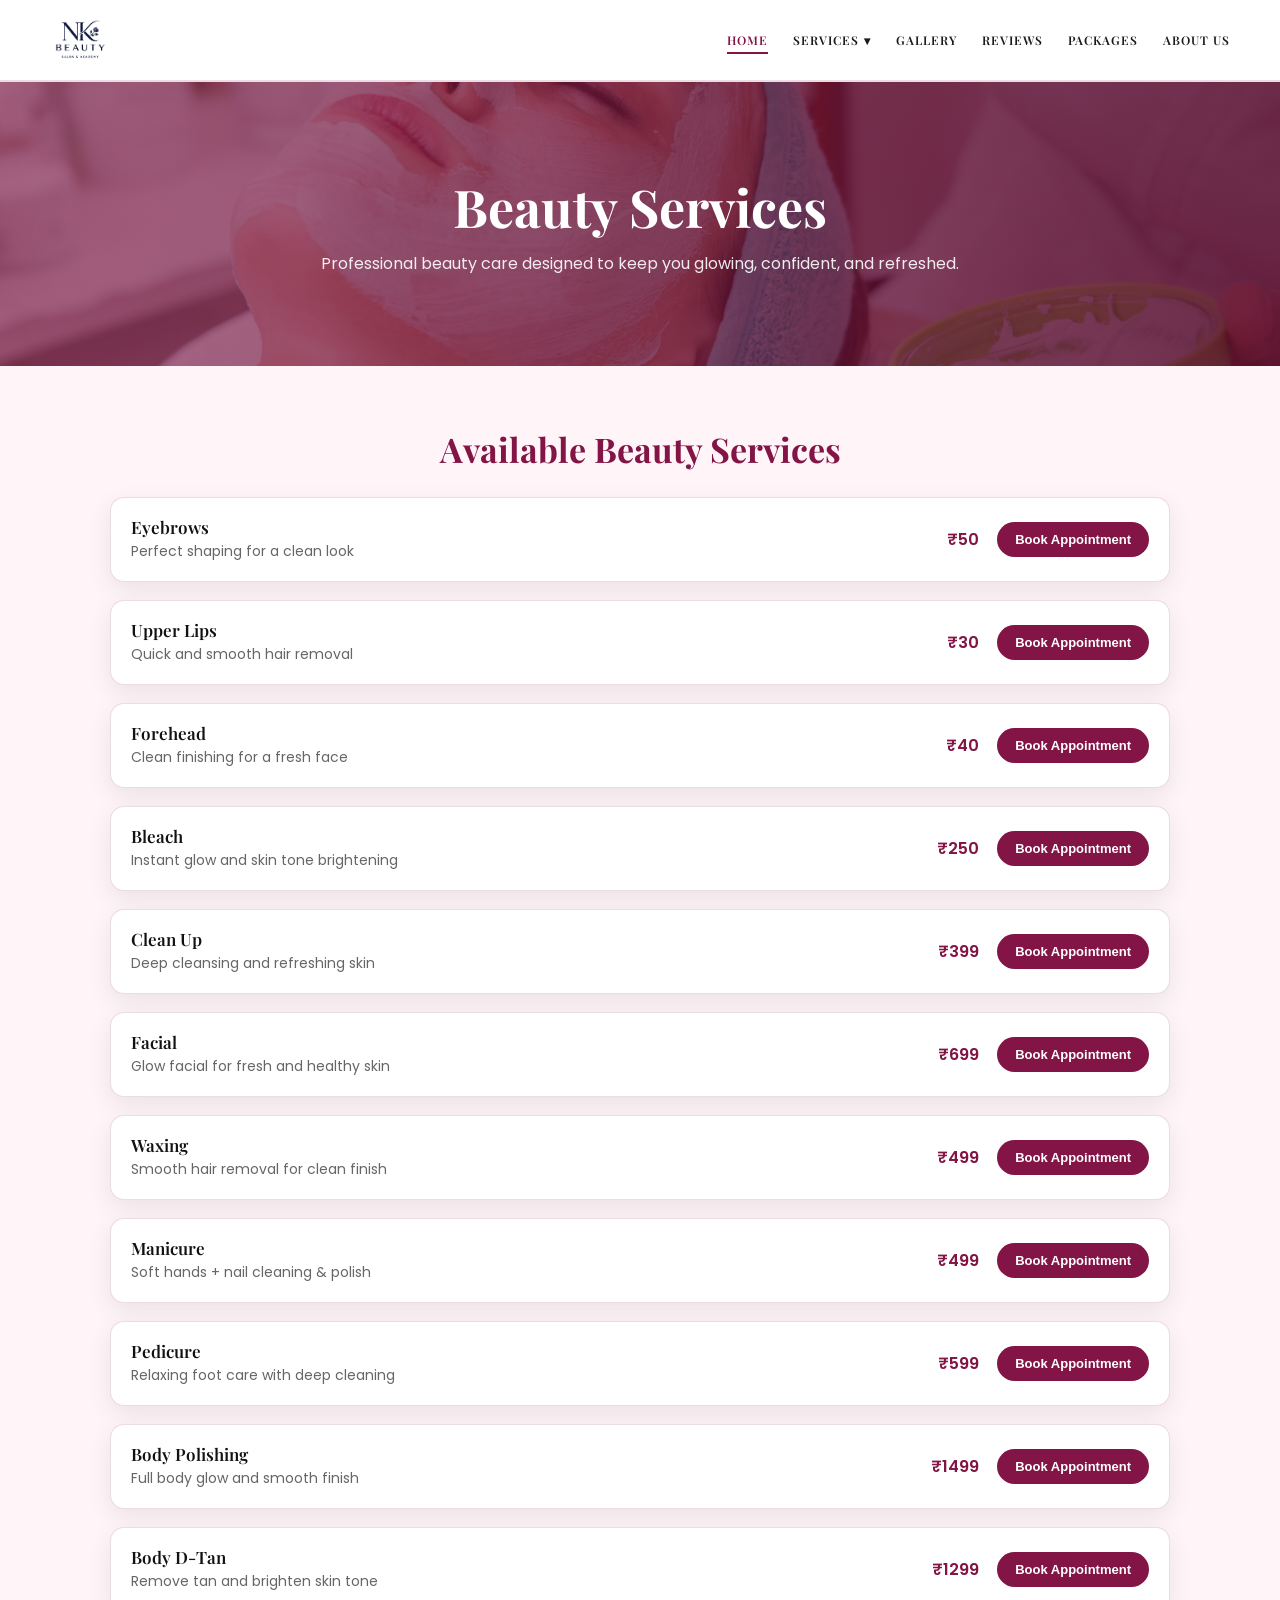
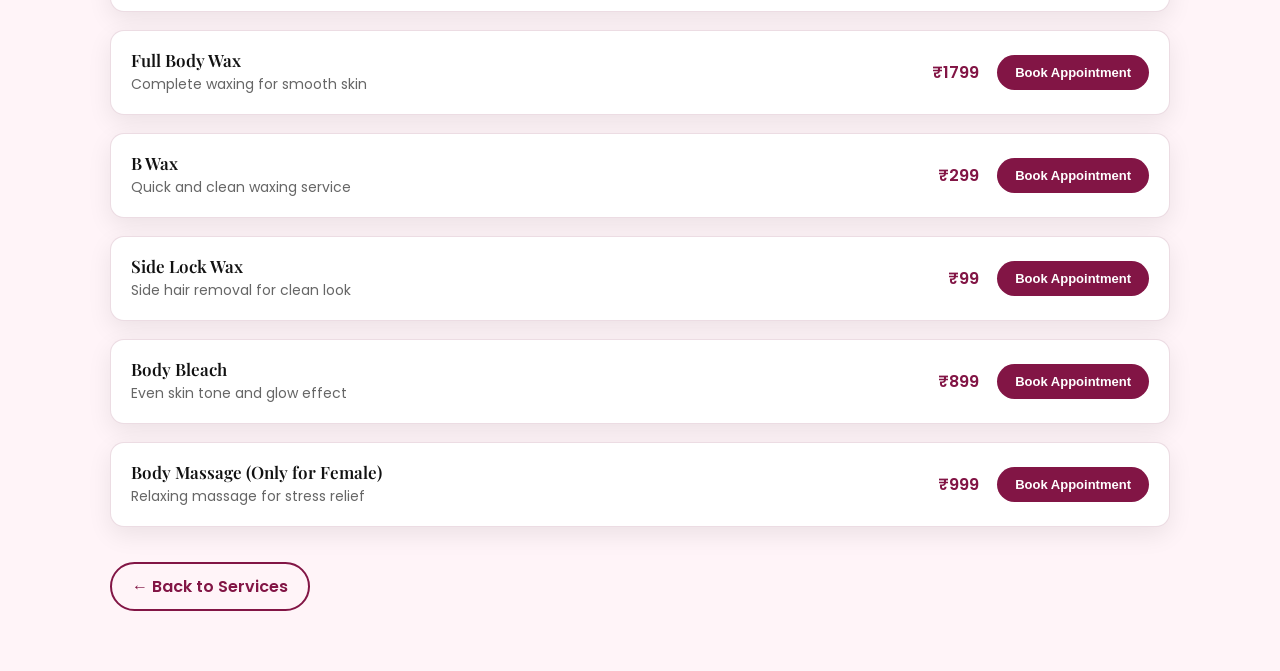
==== beauty.html @ 7c7d575f "Salon website initial build" ====
<!DOCTYPE html>
<html lang="en">

<head>
    <meta charset="UTF-8">
    <meta name="viewport" content="width=device-width, initial-scale=1.0">
    <title>Beauty Services</title>
    <link
        href="https://fonts.googleapis.com/css2?family=Playfair+Display:wght@400;600;700&family=Poppins:wght@300;400;500;600&display=swap"
        rel="stylesheet">
    <link rel="stylesheet" href="style.css">
    <link rel="stylesheet" href="popup.css">
    <style>
        /* :root {
            --main: #821545;
            --dark: #5a0d2f;
            --light: #fff4f8;
            --text: #222;
            --white: #fff;
        } */

        body {
            margin: 0;
            padding: 0;
            font-family: "Poppins", sans-serif;
            background: var(--light);
            color: var(--text);
        }

        body.popup-open {
            overflow: hidden;
        }

        /* HEADER */
        .service-header {
            background: linear-gradient(to right, rgba(130, 21, 69, 0.6), rgba(90, 13, 47, 0.85)),
                url("./assets/beauty-banner.jpg") center/cover no-repeat;
            padding: 90px 20px;
            text-align: center;
            color: white;
        }

        .service-header h1 {
            font-family: "Playfair Display", serif;
            font-size: 52px;
            margin-bottom: 10px;
        }

        .service-header p {
            font-size: 16px;
            max-width: 700px;
            margin: auto;
            opacity: 0.9;
        }

        /* CONTAINER */
        .services-container {
            max-width: 1100px;
            margin: auto;
            padding: 60px 20px;
        }

        .services-container h2 {
            font-family: "Playfair Display", serif;
            font-size: 34px;
            color: var(--main);
            margin-bottom: 25px;
            text-align: center;
        }

        /* SERVICE LIST */
        .service-list {
            display: flex;
            flex-direction: column;
            gap: 18px;
        }

        .service-item {
            background: var(--white);
            border-radius: 14px;
            padding: 18px 20px;
            display: flex;
            justify-content: space-between;
            align-items: center;
            box-shadow: 0px 8px 25px rgba(0, 0, 0, 0.08);
            border: 1px solid rgba(130, 21, 69, 0.15);
            transition: 0.3s ease;
        }

        .service-item:hover {
            transform: translateY(-4px);
            border-color: rgba(130, 21, 69, 0.4);
            box-shadow: 0px 12px 30px rgba(130, 21, 69, 0.15);
        }

        .service-info h3 {
            margin: 0;
            font-size: 17px;
            font-weight: 600;
            color: #111;
        }

        .service-info span {
            font-size: 14px;
            color: #666;
        }

        .service-action {
            display: flex;
            align-items: center;
            gap: 18px;
        }

        .price {
            font-weight: 600;
            color: var(--main);
            font-size: 16px;
        }

        .book-btn {
            padding: 10px 18px;
            border-radius: 30px;
            background: var(--main);
            color: white;
            border: none;
            cursor: pointer;
            font-weight: 600;
            font-size: 13px;
            transition: 0.3s ease;
        }

        .book-btn:hover {
            background: var(--dark);
            transform: scale(1.05);
        }

        /* BACK BUTTON */
        .back-btn {
            display: inline-block;
            margin-top: 35px;
            text-decoration: none;
            font-weight: 600;
            color: var(--main);
            border: 2px solid var(--main);
            padding: 10px 20px;
            border-radius: 30px;
            transition: 0.3s ease;
        }

        .back-btn:hover {
            background: var(--main);
            color: white;
        }

        /* RESPONSIVE */
        @media (max-width: 768px) {
            .service-header h1 {
                font-size: 38px;
            }

            .service-item {
                flex-direction: column;
                align-items: flex-start;
                gap: 12px;
            }

            .service-action {
                width: 100%;
                justify-content: space-between;
            }
        }
    </style>
</head>

<body>
    <header class="navbar">
        <div class="nav-container">

            <!-- Logo -->
            <a href="#" class="nav-logo">
                <img src="./assets/logo_navy.png" alt="NK Beauty Salon Logo" />
            </a>

            <!-- Hamburger Icon -->
            <div class="hamburger" id="hamburger">
                <span></span>
                <span></span>
                <span></span>
            </div>

            <!-- Nav Links -->
            <nav class="nav-links" id="navLinks">
                <a href="index.html" class="active">HOME</a>

                <!-- Dropdown -->
                <div class="dropdown">
                    <a href="#" class="dropbtn">
                        SERVICES <span class="arrow">▾</span>
                    </a>

                    <div class="dropdown-content">
                        <a href="beauty.html">Beauty Services</a>
                        <a href="skin-treatment.html">Skin Treatment</a>
                        <a href="hair-treatment.html">Hair Treatment</a>
                        <a href="hair-color.html">Hair Color Services</a>
                        <a href="nails.html">Nail Color Services</a>
                        <a href="makeup.html">Makeup Services</a>
                        <a href="index.html#home-service">Home visit/ Services</a>
                    </div>
                </div>

                <a href="index.html#gallery">GALLERY</a>
                <a href="index.html#reviews">REVIEWS</a>
                <a href="index.html#packages">PACKAGES</a>
                <a href="index.html#about">ABOUT US</a>
            </nav>

        </div>
    </header>
    <!-- HEADER -->
    <section class="service-header">
        <h1>Beauty Services</h1>
        <p>Professional beauty care designed to keep you glowing, confident, and refreshed.</p>
    </section>

    <!-- SERVICES LIST -->
    <section class="services-container">
        <h2>Available Beauty Services</h2>

        <div class="service-list">

            <div class="service-item">
                <div class="service-info">
                    <h3>Eyebrows</h3>
                    <span>Perfect shaping for a clean look</span>
                </div>
                <div class="service-action">
                    <div class="price">₹50</div>
                    <button class="book-btn" data-service="Eyebrows" data-price="50">Book Appointment</button>
                </div>
            </div>

            <div class="service-item">
                <div class="service-info">
                    <h3>Upper Lips</h3>
                    <span>Quick and smooth hair removal</span>
                </div>
                <div class="service-action">
                    <div class="price">₹30</div>
                    <button class="book-btn" data-service="Upper Lips" data-price="30">Book Appointment</button>
                </div>
            </div>

            <div class="service-item">
                <div class="service-info">
                    <h3>Forehead</h3>
                    <span>Clean finishing for a fresh face</span>
                </div>
                <div class="service-action">
                    <div class="price">₹40</div>
                    <button class="book-btn" data-service="Forehead" data-price="40">Book Appointment</button>
                </div>
            </div>

            <div class="service-item">
                <div class="service-info">
                    <h3>Bleach</h3>
                    <span>Instant glow and skin tone brightening</span>
                </div>
                <div class="service-action">
                    <div class="price">₹250</div>
                    <button class="book-btn" data-service="Bleach" data-price="250">Book Appointment</button>
                </div>
            </div>

            <div class="service-item">
                <div class="service-info">
                    <h3>Clean Up</h3>
                    <span>Deep cleansing and refreshing skin</span>
                </div>
                <div class="service-action">
                    <div class="price">₹399</div>
                    <button class="book-btn" data-service="Clean Up" data-price="399">Book Appointment</button>
                </div>
            </div>

            <div class="service-item">
                <div class="service-info">
                    <h3>Facial</h3>
                    <span>Glow facial for fresh and healthy skin</span>
                </div>
                <div class="service-action">
                    <div class="price">₹699</div>
                    <button class="book-btn" data-service="Facial" data-price="699">Book Appointment</button>
                </div>
            </div>

            <div class="service-item">
                <div class="service-info">
                    <h3>Waxing</h3>
                    <span>Smooth hair removal for clean finish</span>
                </div>
                <div class="service-action">
                    <div class="price">₹499</div>
                    <button class="book-btn" data-service="Waxing" data-price="499">Book Appointment</button>
                </div>
            </div>

            <div class="service-item">
                <div class="service-info">
                    <h3>Manicure</h3>
                    <span>Soft hands + nail cleaning & polish</span>
                </div>
                <div class="service-action">
                    <div class="price">₹499</div>
                    <button class="book-btn" data-service="Manicure" data-price="499">Book Appointment</button>
                </div>
            </div>

            <div class="service-item">
                <div class="service-info">
                    <h3>Pedicure</h3>
                    <span>Relaxing foot care with deep cleaning</span>
                </div>
                <div class="service-action">
                    <div class="price">₹599</div>
                    <button class="book-btn" data-service="Pedicure" data-price="599">Book Appointment</button>
                </div>
            </div>

            <div class="service-item">
                <div class="service-info">
                    <h3>Body Polishing</h3>
                    <span>Full body glow and smooth finish</span>
                </div>
                <div class="service-action">
                    <div class="price">₹1499</div>
                    <button class="book-btn" data-service="Body Polishing" data-price="1499">Book Appointment</button>
                </div>
            </div>

            <div class="service-item">
                <div class="service-info">
                    <h3>Body D-Tan</h3>
                    <span>Remove tan and brighten skin tone</span>
                </div>
                <div class="service-action">
                    <div class="price">₹1299</div>
                    <button class="book-btn" data-service="Body D-Tan" data-price="1299">Book Appointment</button>
                </div>
            </div>

            <div class="service-item">
                <div class="service-info">
                    <h3>Full Body Wax</h3>
                    <span>Complete waxing for smooth skin</span>
                </div>
                <div class="service-action">
                    <div class="price">₹1799</div>
                    <button class="book-btn" data-service="Full Body Wax" data-price="1799">Book Appointment</button>
                </div>
            </div>

            <div class="service-item">
                <div class="service-info">
                    <h3>B Wax</h3>
                    <span>Quick and clean waxing service</span>
                </div>
                <div class="service-action">
                    <div class="price">₹299</div>
                    <button class="book-btn" data-service="B Wax" data-price="299">Book Appointment</button>
                </div>
            </div>

            <div class="service-item">
                <div class="service-info">
                    <h3>Side Lock Wax</h3>
                    <span>Side hair removal for clean look</span>
                </div>
                <div class="service-action">
                    <div class="price">₹99</div>
                    <button class="book-btn" data-service="Side Lock Wax" data-price="99">Book Appointment</button>
                </div>
            </div>

            <div class="service-item">
                <div class="service-info">
                    <h3>Body Bleach</h3>
                    <span>Even skin tone and glow effect</span>
                </div>
                <div class="service-action">
                    <div class="price">₹899</div>
                    <button class="book-btn" data-service="Body Bleach" data-price="899">Book Appointment</button>
                </div>
            </div>

            <div class="service-item">
                <div class="service-info">
                    <h3>Body Massage (Only for Female)</h3>
                    <span>Relaxing massage for stress relief</span>
                </div>
                <div class="service-action">
                    <div class="price">₹999</div>
                    <button class="book-btn" data-service="Body Massage (Only for Female)" data-price="999">Book
                        Appointment</button>
                </div>
            </div>

        </div>

        <a href="index.html#services" class="back-btn">← Back to Services</a>
    </section>

    <!-- BOOK APPOINTMENT POPUP -->
    <div class="popup-overlay" id="popupOverlay">
        <div class="popup-box">

            <div class="popup-header">
                <h2>Book Appointment</h2>
                <button class="close-btn" id="closePopup">✕</button>
            </div>

            <form id="appointmentForm">

                <div class="form-group">
                    <label>Customer Name</label>
                    <input type="text" id="customerName" placeholder="Enter your name" required />
                </div>

                <div class="form-group">
                    <label>Service Name</label>
                    <input type="text" id="serviceName" readonly />
                </div>

                <div class="form-group">
                    <label>Total Price</label>
                    <input type="text" id="servicePrice" readonly />
                </div>

                <div class="form-group">
                    <label>Select Date</label>
                    <input type="date" id="appointmentDate" required />
                </div>

                <div class="form-group">
                    <label>Select Time</label>
                    <input type="time" id="appointmentTime" required />
                </div>

                <div class="form-group">
                    <label>Pay Advance Amount</label>
                    <input type="number" id="advanceAmount" placeholder="Enter advance amount" min="0" />
                </div>

                <button type="button" class="pay-btn" id="payNowBtn">Pay Now</button>

            </form>

        </div>
    </div>


    <!-- QR PAYMENT POPUP -->
    <div class="popup-overlay" id="qrOverlay">
        <div class="popup-box">

            <div class="popup-header">
                <h2>Scan & Pay</h2>
                <button class="close-btn" id="closeQR">✕</button>
            </div>

            <p class="qr-text">
                Scan this QR code using <b>GPay / PhonePe / Paytm</b> to confirm your booking.
            </p>

            <div class="qr-img-box">
                <img src="assets/gpay-qr.png" alt="GPay QR Code" />
            </div>

            <p id="payDetails" class="pay-details"></p>

            <button class="pay-btn" id="paidBtn">
                I Have Paid ✅ Download Invoice
            </button>

        </div>
    </div>
</body>
<script src="./script.js"></script>

</html>
---- style.css ----
* {
    padding: 0;
    margin: 0;
    box-sizing: border-box;
}

/* NAVBAR COLORS */
:root {
    --main: #821545;
    --dark: #5a0d2f;
    --light: #fff4f8;
    --text: #1a1a1a;
    --white: #ffffff;
}

body {
    font-family: 'Poppins', sans-serif;
}

body.popup-open {
    overflow: hidden;
}

h1,
h2,
h3,
.nav-links a {
    font-family: 'Playfair Display', serif;
}

/* NAVBAR BASE */
.navbar {
    width: 100%;
    background: var(--white);
    border-bottom: 2px solid rgba(130, 21, 69, 0.15);
    position: sticky;
    top: 0;
    z-index: 999;
}

.nav-container {
    max-width: 1200px;
    margin: auto;
    padding: 10px;
    display: flex;
    align-items: center;
    justify-content: space-between;
}

/* LOGO */
.nav-logo {
    height: 60px;
    width: 60px;
    display: flex;
    align-items: center;
    justify-content: center;
    border-radius: 50%;
    padding: 4px;
}

.nav-logo img {
    height: 100%;
    width: 100%;
    object-fit: cover;
}

/* NAV LINKS */
.nav-links {
    display: flex;
    align-items: center;
    gap: 25px;
}

.nav-links a {
    text-decoration: none;
    color: var(--text);
    font-weight: 600;
    font-size: 12px;
    letter-spacing: 1px;
    transition: 0.3s ease;
    position: relative;
}

.nav-links a:hover {
    color: var(--main);
}

.nav-links a.active {
    color: var(--main);
}

/* ACTIVE UNDERLINE EFFECT */
.nav-links a::after {
    content: "";
    position: absolute;
    left: 0;
    bottom: -6px;
    height: 2px;
    width: 0%;
    background: var(--main);
    transition: 0.3s ease;
}

.nav-links a:hover::after,
.nav-links a.active::after {
    width: 100%;
}

/* DROPDOWN */
.dropdown {
    position: relative;
}

.dropbtn {
    display: flex;
    align-items: center;
    gap: 5px;
}

.arrow {
    font-size: 12px;
}

/* DROPDOWN CONTENT */
.dropdown-content {
    position: absolute;
    top: 25px;
    left: 0;
    background: var(--white);
    min-width: 200px;
    border-radius: 10px;
    box-shadow: 0px 8px 25px rgba(0, 0, 0, 0.15);
    overflow: hidden;
    display: none;
    flex-direction: column;
    border: 1px solid rgba(130, 21, 69, 0.2);
}

.dropdown-content a {
    padding: 12px 15px;
    font-size: 13px;
    font-weight: 500;
    color: var(--text);
    transition: 0.3s ease;
}

.dropdown-content a:hover {
    background: var(--light);
    color: var(--main);
}

/* SHOW DROPDOWN ON HOVER */
.dropdown:hover .dropdown-content {
    display: flex;
}

/* HAMBURGER MENU */
.hamburger {
    display: none;
    flex-direction: column;
    gap: 6px;
    cursor: pointer;
}

.hamburger span {
    width: 28px;
    height: 3px;
    background: var(--main);
    border-radius: 5px;
    transition: 0.3s ease;
}

/* HAMBURGER TO CROSS ANIMATION */
.hamburger.open span:nth-child(1) {
    transform: rotate(45deg) translate(6px, 6px);
}

.hamburger.open span:nth-child(2) {
    opacity: 0;
}

.hamburger.open span:nth-child(3) {
    transform: rotate(-45deg) translate(6px, -6px);
}

/* RESPONSIVE */
@media (max-width: 900px) {
    .hamburger {
        display: flex;
    }

    .nav-links {
        position: absolute;
        top: 85px;
        right: 0;
        background: var(--white);
        width: 100%;
        flex-direction: column;
        align-items: flex-start;
        padding: 20px;
        gap: 15px;
        display: none;
        border-top: 2px solid rgba(130, 21, 69, 0.15);
    }

    .nav-links.active {
        display: flex;
    }

    .dropdown-content {
        position: static;
        box-shadow: none;
        border: none;
        width: 100%;
        display: none;
    }

    .dropdown.active .dropdown-content {
        display: flex;
    }


}

/* HERO SECTION */
.hero {
    height: 100vh;
    width: 100%;
    background: url("./assets/heroImg.jpg") no-repeat center center/cover;
    position: relative;
    display: flex;
    align-items: center;
    justify-content: center;
    padding: 0 20px;
}

/* DARK OVERLAY */
.hero-overlay {
    position: absolute;
    inset: 0;
    background: rgba(0, 0, 0, 0.55);
}

/* HERO CONTENT */
.hero-content {
    position: relative;
    z-index: 2;
    text-align: center;
    max-width: 850px;
    color: white;
    padding: 20px;
    animation: fadeUp 1.2s ease;
}

.hero-content h1 {
    font-family: "Playfair Display", serif;
    font-size: 80px;
    font-weight: 700;
    margin-bottom: 15px;
    line-height: 1.1;
}

.hero-content p {
    font-family: "Poppins", sans-serif;
    font-size: 18px;
    font-weight: 300;
    margin-bottom: 30px;
    color: rgba(255, 255, 255, 0.85);
}

/* BUTTONS */
.hero-buttons {
    display: flex;
    justify-content: center;
    gap: 15px;
    flex-wrap: wrap;
}

.btn {
    text-decoration: none;
    padding: 14px 28px;
    border-radius: 40px;
    font-family: "Poppins", sans-serif;
    font-weight: 600;
    font-size: 14px;
    letter-spacing: 1px;
    transition: 0.3s ease;
    display: inline-flex;
    align-items: center;
    gap: 10px;
    cursor: pointer;
}

/* PRIMARY BUTTON */
.primary-btn {
    background: #5a0d2f;
    color: white;
    border: 2px solid #821545;
    box-shadow: 0px 8px 25px rgba(130, 21, 69, 0.35);
}

.primary-btn:hover {
    background: #821545;
    border-color: #821545;
    transform: translateY(-3px);
}

/* SECONDARY BUTTON */
.secondary-btn {
    background: transparent;
    color: white;
    border: 2px solid rgba(255, 255, 255, 0.6);
}

.secondary-btn:hover {
    background: rgba(255, 255, 255, 0.12);
    border-color: white;
    transform: translateY(-3px);
}

/* ARROW ANIMATION */
.secondary-btn .arrow {
    transition: 0.3s ease;
    font-size: 16px;
}

.secondary-btn:hover .arrow {
    transform: translateX(5px);
}

/* HERO ANIMATION */
@keyframes fadeUp {
    0% {
        opacity: 0;
        transform: translateY(35px);
    }

    100% {
        opacity: 1;
        transform: translateY(0px);
    }
}

/* RESPONSIVE */
@media (max-width: 768px) {
    .hero-content h1 {
        font-size: 52px;
    }

    .hero-content p {
        font-size: 15px;
    }

    .btn {
        width: 100%;
        justify-content: center;
    }

    .hero-buttons {
        flex-direction: column;
        width: 100%;
    }
}

@media (max-width: 480px) {
    .hero-content h1 {
        font-size: 44px;
    }
}

.services-section {
    padding: 80px 20px;
    background: #fff4f8;
}

.services-container {
    max-width: 1200px;
    margin: auto;
}

/* HEADING */
.services-heading {
    text-align: center;
    margin-bottom: 50px;
}

.services-heading h2 {
    font-family: "Playfair Display", serif;
    font-size: 42px;
    color: #821545;
    margin-bottom: 10px;
}

.services-heading p {
    font-family: "Poppins", sans-serif;
    font-size: 15px;
    color: #444;
    max-width: 600px;
    margin: auto;
}

/* GRID */
.services-grid {
    display: grid;
    grid-template-columns: repeat(3, 1fr);
    gap: 22px;
}

/* CARD BASE */
.service-card {
    height: 280px;
    border-radius: 18px;
    position: relative;
    overflow: hidden;
    display: flex;
    align-items: flex-end;
    justify-content: center;
    text-decoration: none;
    transition: 0.35s ease;
    box-shadow: 0px 10px 30px rgba(0, 0, 0, 0.08);
}

.service-card img {
    height: 100%;
    width: 100%;
    object-fit: cover;
}

/* BACKGROUND IMAGES */


/* OVERLAY */
.service-overlay {
    position: absolute;
    inset: 0;
    background: linear-gradient(to top, rgba(0, 0, 0, 0.75), rgba(0, 0, 0, 0.15));
    transition: 0.35s ease;
}

/* TEXT */
.service-card h3 {
    position: absolute;
    z-index: 2;
    font-family: "Poppins", serif;
    font-size: 16px;
    color: white;
    font-weight: 600;
    letter-spacing: 0.5px;
    margin-bottom: 10px;
    transition: 0.35s ease;
}

/* HOVER EFFECT */
.service-card:hover {
    transform: translateY(-10px);
    box-shadow: 0px 15px 40px rgba(130, 21, 69, 0.25);
}

.service-card:hover .service-overlay {
    background: linear-gradient(to top, rgba(130, 21, 69, 0.75), rgba(0, 0, 0, 0.2));
}

.service-card:hover h3 {
    transform: translateY(-5px);
}

/* RESPONSIVE */
@media (max-width: 992px) {
    .services-grid {
        grid-template-columns: repeat(2, 1fr);
    }
}

@media (max-width: 600px) {
    .services-grid {
        grid-template-columns: 1fr;
    }

    .services-heading h2 {
        font-size: 34px;
    }

    .service-card {
        height: 240px;
    }
}

.home-service-section {
    padding: 80px 20px;
    background: var(--dark);
}

.home-service-container {
    max-width: 1200px;
    margin: auto;

    display: grid;
    grid-template-columns: 1fr 1fr;
    gap: 50px;

    align-items: center;
    /* IMPORTANT */
}

/* LEFT CONTENT */
.home-service-content {
    display: flex;
    flex-direction: column;
    justify-content: center;
}

.home-service-content h2 {
    font-size: 42px;
    font-family: "Playfair Display", serif;
    color: var(--light);
    margin-bottom: 12px;
}

.home-service-content p {
    font-size: 15px;
    color: #d1d1d1;
    line-height: 1.7;
    margin-bottom: 18px;
    max-width: 520px;
}

.home-service-points {
    padding-left: 18px;
    margin-bottom: 25px;
}

.home-service-points li {
    font-size: 14px;
    margin-bottom: 10px;
    color: #bdbdbd;
}

.home-service-container #openHomeServicePopup {
    width: 50%;
}

/* RIGHT IMAGE */
.home-service-image {
    width: 100%;
    max-height: 360px;
    /* IMPORTANT FIX */
    border-radius: 18px;
    overflow: hidden;
    box-shadow: 0px 12px 35px rgba(0, 0, 0, 0.25);
}

.home-service-image img {
    width: 100%;
    height: 360px;
    /* SAME HEIGHT */
    object-fit: cover;
    display: block;
}

/* RESPONSIVE */
@media (max-width: 900px) {
    .home-service-container {
        grid-template-columns: 1fr;
        gap: 35px;
        text-align: center;
    }

    .home-service-content p {
        margin: auto;
    }

    .home-service-points {
        max-width: 450px;
        margin: 0 auto 25px auto;
        text-align: left;
    }

    .home-service-container #openHomeServicePopup {
        width: 100%;
    }

    .home-service-image img {
        height: 280px;
    }
}

@media (max-width: 500px) {
    .home-service-content h2 {
        font-size: 30px;
    }

    .home-service-content p {
        font-size: 14px;
    }

    .home-service-image img {
        height: 220px;
    }
}

.min-alert {
    background: rgba(130, 21, 69, 0.08);
    border: 1px solid rgba(130, 21, 69, 0.25);
    padding: 10px 12px;
    border-radius: 12px;
    font-size: 13px;
    margin-bottom: 15px;
    color: #222;
}

.add-service-btn {
    width: 100%;
    padding: 10px;
    background: var(--light);
    border: 1px solid rgba(130, 21, 69, 0.3);
    border-radius: 12px;
    font-weight: 600;
    cursor: pointer;
    transition: 0.3s ease;
    margin-bottom: 15px;
}

.add-service-btn:hover {
    background: rgba(130, 21, 69, 0.15);
    transform: scale(1.02);
}

.selected-services {
    margin-bottom: 15px;
}

.selected-services h4 {
    font-size: 14px;
    margin-bottom: 8px;
    color: var(--main);
}

.selected-items {
    max-height: 180px;
    /* fixed list height */
    overflow-y: auto;
    /* scroll list */
    padding-right: 5px;
}

.selected-item {
    display: flex;
    justify-content: space-between;
    align-items: center;
    background: #fff;
    border: 1px solid rgba(130, 21, 69, 0.15);
    padding: 10px 12px;
    border-radius: 12px;
}

.selected-item span {
    font-size: 13px;
    font-weight: 500;
}

.remove-btn {
    background: crimson;
    color: white;
    border: none;
    padding: 6px 10px;
    border-radius: 8px;
    cursor: pointer;
    font-size: 12px;
}

/* ================= GALLERY SECTION ================= */
.gallery-section {
    padding: 80px 20px;
    background: var(--light);
}

.gallery-container {
    max-width: 1200px;
    margin: auto;
    text-align: center;
}

.gallery-container h2 {
    font-family: "Playfair Display", serif;
    font-size: 42px;
    color: var(--main);
    margin-bottom: 10px;
}

.gallery-subtitle {
    font-size: 15px;
    color: #666;
    max-width: 700px;
    margin: auto;
    margin-bottom: 45px;
    line-height: 1.6;
}

/* GRID */
.gallery-grid {
    display: grid;
    grid-template-columns: repeat(4, 1fr);
    gap: 18px;
}

.gallery-item {
    overflow: hidden;
    border-radius: 18px;
    border: 1px solid rgba(130, 21, 69, 0.15);
    box-shadow: 0px 10px 25px rgba(0, 0, 0, 0.08);
    transition: 0.3s ease;
}

.gallery-item img {
    width: 100%;
    height: 250px;
    object-fit: cover;
    object-position: top;
    display: block;
    transition: 0.4s ease;
}

/* HOVER EFFECT */
.gallery-item:hover {
    transform: translateY(-6px);
    box-shadow: 0px 15px 30px rgba(130, 21, 69, 0.2);
}

.gallery-item:hover img {
    transform: scale(1.08);
}

/* RESPONSIVE */
@media (max-width: 1000px) {
    .gallery-grid {
        grid-template-columns: repeat(3, 1fr);
    }

    .gallery-item img {
        height: 220px;
    }
}

@media (max-width: 768px) {
    .gallery-container h2 {
        font-size: 34px;
    }

    .gallery-grid {
        grid-template-columns: repeat(2, 1fr);
    }

    .gallery-item img {
        height: 200px;
    }
}

@media (max-width: 480px) {
    .gallery-grid {
        grid-template-columns: 1fr;
    }

    .gallery-item img {
        height: 220px;
    }
}
---- popup.css ----
/* POPUP OVERLAY */
.popup-overlay {
    position: fixed;
    top: 0;
    left: 0;
    width: 100%;
    height: 100%;
    background: rgba(0, 0, 0, 0.55);
    display: none;
    justify-content: center;
    align-items: center;
    padding: 20px;
    z-index: 9999;
}

.popup-overlay.active {
    display: flex;
}

/* POPUP BOX */
.popup-box {
    width: 95%;
    max-width: 500px;
    max-height: 85vh;
    /* fixed height relative to screen */
    overflow-y: auto;
    /* scrollable inside */
    background: #fff;
    border-radius: 18px;
    padding: 22px;
    position: relative;
}

@keyframes popupFade {
    from {
        transform: scale(0.9);
        opacity: 0;
    }

    to {
        transform: scale(1);
        opacity: 1;
    }
}

/* HEADER */
.popup-header {
    display: flex;
    justify-content: space-between;
    align-items: center;
    margin-bottom: 18px;
}

.popup-header h2 {
    margin: 0;
    font-size: 20px;
    color: var(--main);
    font-family: "Playfair Display", serif;
}

.close-btn {
    border: none;
    background: transparent;
    font-size: 20px;
    cursor: pointer;
    color: #333;
}

/* FORM */
.form-group {
    display: flex;
    flex-direction: column;
    margin-bottom: 14px;
}

.form-group label {
    font-size: 13px;
    font-weight: 600;
    margin-bottom: 6px;
    color: #333;
}

.form-group input {
    padding: 11px 12px;
    border-radius: 10px;
    border: 1px solid rgba(130, 21, 69, 0.2);
    outline: none;
    font-size: 14px;
    font-family: "Poppins", sans-serif;
}

.form-group input:focus {
    border-color: var(--main);
    box-shadow: 0px 0px 6px rgba(130, 21, 69, 0.2);
}

/* PAY BUTTON */
.pay-btn {
    width: 100%;
    padding: 12px;
    border-radius: 30px;
    border: none;
    background: var(--main);
    color: white;
    font-weight: 600;
    cursor: pointer;
    font-size: 14px;
    transition: 0.3s ease;
}

.pay-btn:hover {
    background: var(--dark);
    transform: scale(1.03);
}

/* QR TEXT */
.qr-text {
    font-size: 14px;
    margin-bottom: 10px;
    color: #444;
}

.qr-img-box {
    text-align: center;
}

.qr-img-box img {
    width: 220px;
    border-radius: 12px;
    border: 2px solid rgba(130, 21, 69, 0.3);
}

.pay-details {
    text-align: center;
    margin-top: 12px;
    font-weight: 600;
    color: var(--main);
}

/* Custom Scrollbar for Popup */
.popup-box::-webkit-scrollbar {
  width: 6px;
}

.popup-box::-webkit-scrollbar-track {
  background: transparent;
}

.popup-box::-webkit-scrollbar-thumb {
  background: rgba(130, 21, 68, 0);
  border-radius: 10px;
}

.popup-box::-webkit-scrollbar-thumb:hover {
  background: rgba(130, 21, 69, 0.6);
}

/* Selected Services list scrollbar */
.selected-items::-webkit-scrollbar {
  width: 5px;
}

.selected-items::-webkit-scrollbar-thumb {
  background: rgba(130, 21, 69, 0.3);
  border-radius: 10px;
}
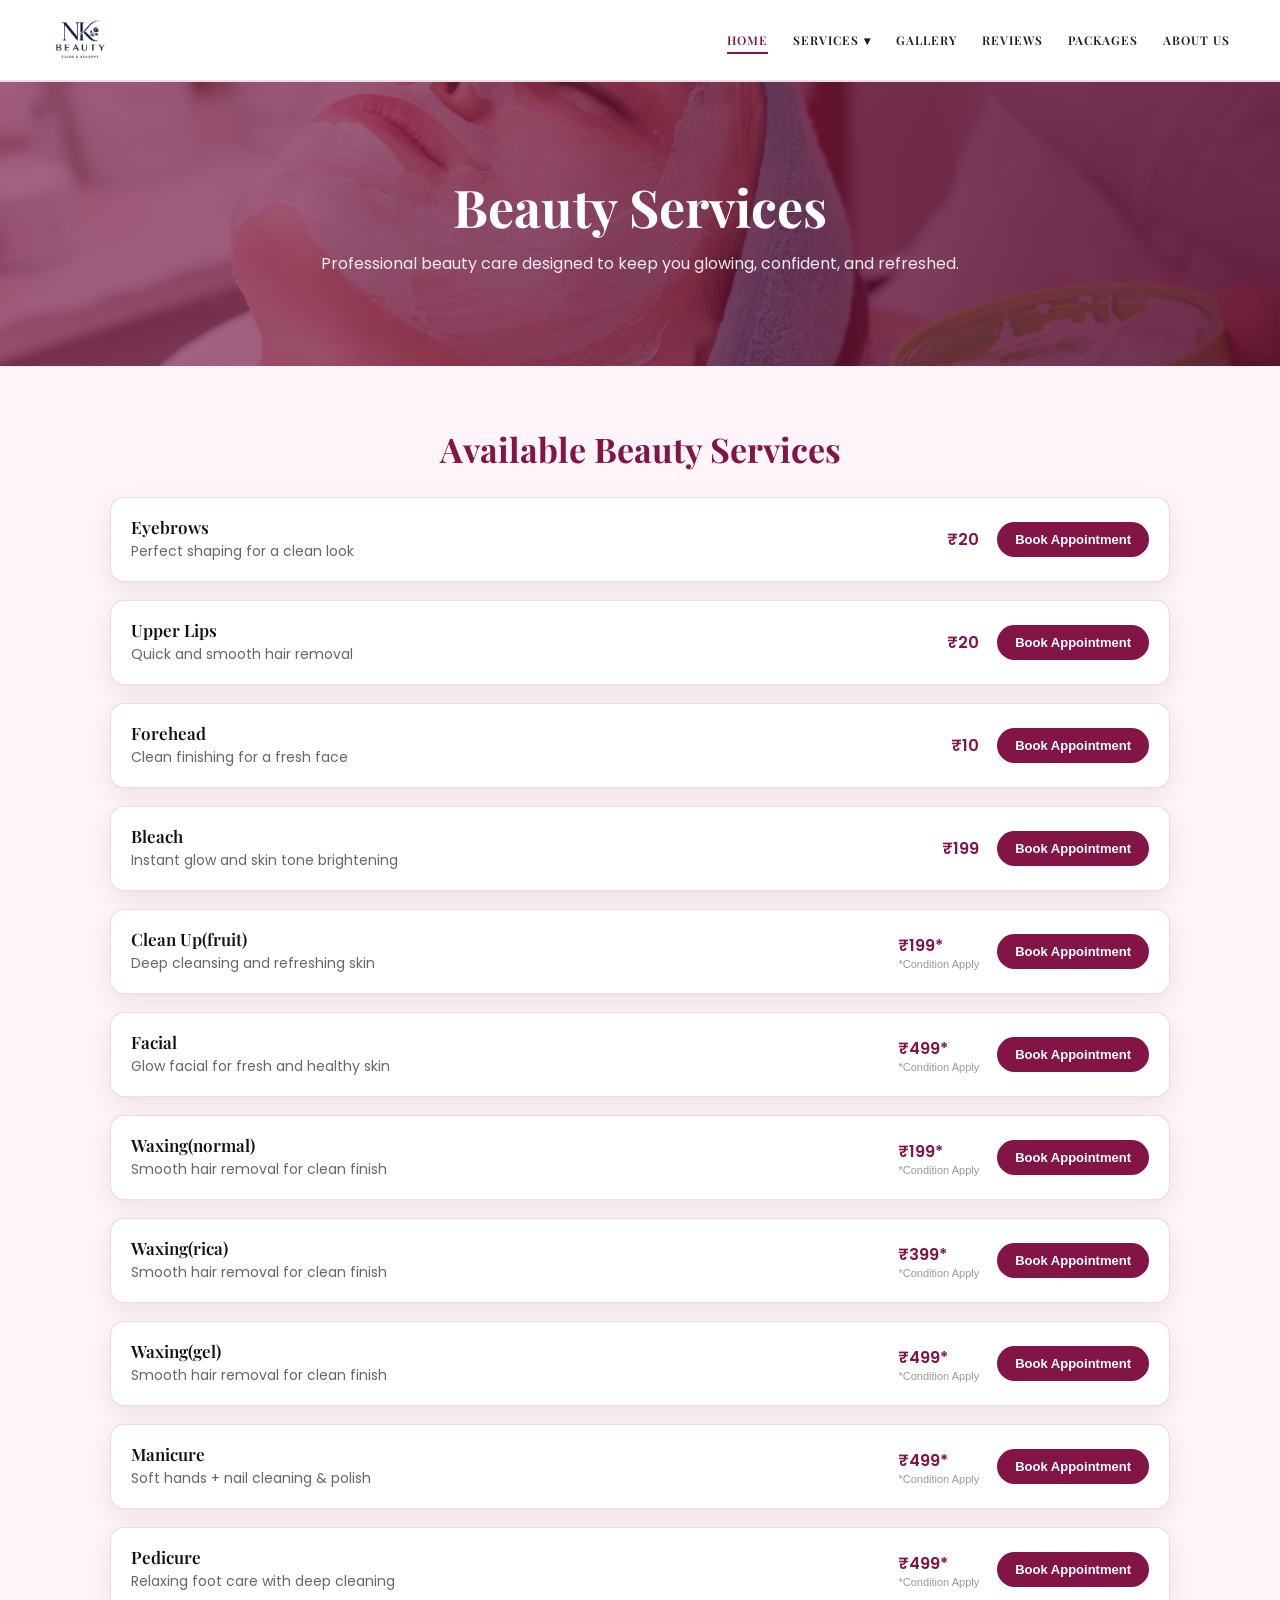
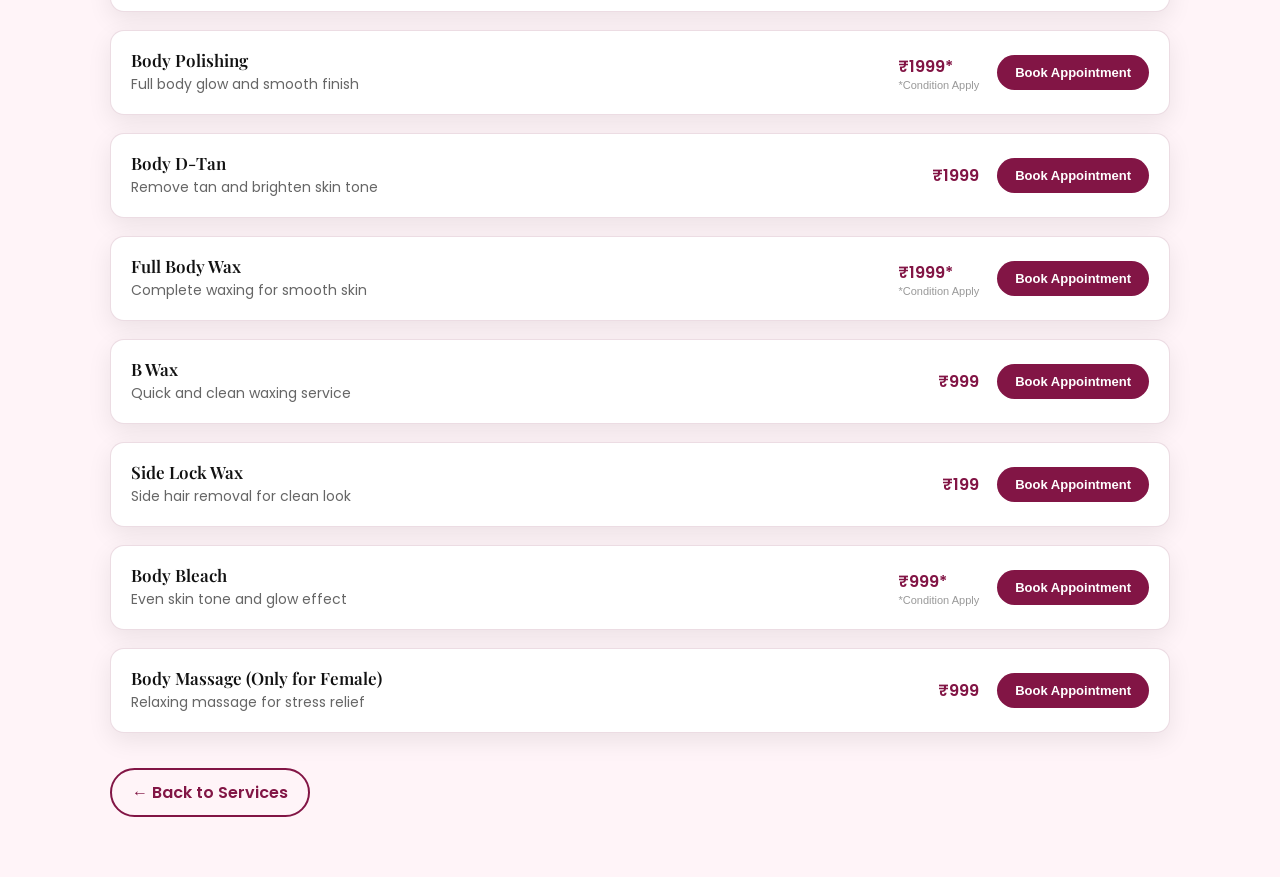
==== commit b5ece268: "updated" ====
--- a/beauty.html
+++ b/beauty.html
@@ -111,6 +111,16 @@
             gap: 18px;
         }
 
+        .condition {
+            font-size: 11px;
+            color: #999;
+            font-weight: 500;
+            display: flex;
+            flex-direction: column;
+            align-items: center;
+            justify-content: center;
+        }
+
         .price {
             font-weight: 600;
             color: var(--main);
@@ -168,6 +178,10 @@
                 width: 100%;
                 justify-content: space-between;
             }
+
+            .condition {
+                font-size: 8px;
+            }
         }
     </style>
 </head>
@@ -235,8 +249,8 @@
                     <span>Perfect shaping for a clean look</span>
                 </div>
                 <div class="service-action">
-                    <div class="price">₹50</div>
-                    <button class="book-btn" data-service="Eyebrows" data-price="50">Book Appointment</button>
+                    <div class="price">₹20</div>
+                    <button class="book-btn" data-service="Eyebrows" data-price="20">Book Appointment</button>
                 </div>
             </div>
 
@@ -246,8 +260,8 @@
                     <span>Quick and smooth hair removal</span>
                 </div>
                 <div class="service-action">
-                    <div class="price">₹30</div>
-                    <button class="book-btn" data-service="Upper Lips" data-price="30">Book Appointment</button>
+                    <div class="price">₹20</div>
+                    <button class="book-btn" data-service="Upper Lips" data-price="20">Book Appointment</button>
                 </div>
             </div>
 
@@ -257,8 +271,8 @@
                     <span>Clean finishing for a fresh face</span>
                 </div>
                 <div class="service-action">
-                    <div class="price">₹40</div>
-                    <button class="book-btn" data-service="Forehead" data-price="40">Book Appointment</button>
+                    <div class="price">₹10</div>
+                    <button class="book-btn" data-service="Forehead" data-price="10">Book Appointment</button>
                 </div>
             </div>
 
@@ -268,19 +282,19 @@
                     <span>Instant glow and skin tone brightening</span>
                 </div>
                 <div class="service-action">
-                    <div class="price">₹250</div>
-                    <button class="book-btn" data-service="Bleach" data-price="250">Book Appointment</button>
-                </div>
-            </div>
-
-            <div class="service-item">
-                <div class="service-info">
-                    <h3>Clean Up</h3>
+                    <div class="price">₹199</div>
+                    <button class="book-btn" data-service="Bleach" data-price="199">Book Appointment</button>
+                </div>
+            </div>
+
+            <div class="service-item">
+                <div class="service-info">
+                    <h3>Clean Up(fruit)</h3>
                     <span>Deep cleansing and refreshing skin</span>
                 </div>
                 <div class="service-action">
-                    <div class="price">₹399</div>
-                    <button class="book-btn" data-service="Clean Up" data-price="399">Book Appointment</button>
+                    <div class="price">₹199* <span class="condition">*Condition Apply</span></div>
+                    <button class="book-btn" data-service="Clean Up" data-price="199">Book Appointment</button>
                 </div>
             </div>
 
@@ -290,19 +304,41 @@
                     <span>Glow facial for fresh and healthy skin</span>
                 </div>
                 <div class="service-action">
-                    <div class="price">₹699</div>
-                    <button class="book-btn" data-service="Facial" data-price="699">Book Appointment</button>
-                </div>
-            </div>
-
-            <div class="service-item">
-                <div class="service-info">
-                    <h3>Waxing</h3>
+                    <div class="price">₹499* <span class="condition">*Condition Apply</span></div>
+                    <button class="book-btn" data-service="Facial" data-price="499">Book Appointment</button>
+                </div>
+            </div>
+
+            <div class="service-item">
+                <div class="service-info">
+                    <h3>Waxing(normal)</h3>
                     <span>Smooth hair removal for clean finish</span>
                 </div>
                 <div class="service-action">
-                    <div class="price">₹499</div>
-                    <button class="book-btn" data-service="Waxing" data-price="499">Book Appointment</button>
+                    <div class="price">₹199* <span class="condition">*Condition Apply</span></div>
+                    <button class="book-btn" data-service="Waxing(normal)" data-price="199">Book Appointment</button>
+                </div>
+            </div>
+
+            <div class="service-item">
+                <div class="service-info">
+                    <h3>Waxing(rica)</h3>
+                    <span>Smooth hair removal for clean finish</span>
+                </div>
+                <div class="service-action">
+                    <div class="price">₹399* <span class="condition">*Condition Apply</span></div>
+                    <button class="book-btn" data-service="Waxing(rica)" data-price="399">Book Appointment</button>
+                </div>
+            </div>
+
+            <div class="service-item">
+                <div class="service-info">
+                    <h3>Waxing(gel)</h3>
+                    <span>Smooth hair removal for clean finish</span>
+                </div>
+                <div class="service-action">
+                    <div class="price">₹499* <span class="condition">*Condition Apply</span> </div>
+                    <button class="book-btn" data-service="Waxing(gel)" data-price="499">Book Appointment</button>
                 </div>
             </div>
 
@@ -312,7 +348,7 @@
                     <span>Soft hands + nail cleaning & polish</span>
                 </div>
                 <div class="service-action">
-                    <div class="price">₹499</div>
+                    <div class="price">₹499* <span class="condition">*Condition Apply</span></div>
                     <button class="book-btn" data-service="Manicure" data-price="499">Book Appointment</button>
                 </div>
             </div>
@@ -323,8 +359,8 @@
                     <span>Relaxing foot care with deep cleaning</span>
                 </div>
                 <div class="service-action">
-                    <div class="price">₹599</div>
-                    <button class="book-btn" data-service="Pedicure" data-price="599">Book Appointment</button>
+                    <div class="price">₹499* <span class="condition">*Condition Apply</span></div>
+                    <button class="book-btn" data-service="Pedicure" data-price="499">Book Appointment</button>
                 </div>
             </div>
 
@@ -334,8 +370,8 @@
                     <span>Full body glow and smooth finish</span>
                 </div>
                 <div class="service-action">
-                    <div class="price">₹1499</div>
-                    <button class="book-btn" data-service="Body Polishing" data-price="1499">Book Appointment</button>
+                    <div class="price">₹1999* <span class="condition">*Condition Apply</span></div>
+                    <button class="book-btn" data-service="Body Polishing" data-price="1999">Book Appointment</button>
                 </div>
             </div>
 
@@ -345,8 +381,8 @@
                     <span>Remove tan and brighten skin tone</span>
                 </div>
                 <div class="service-action">
-                    <div class="price">₹1299</div>
-                    <button class="book-btn" data-service="Body D-Tan" data-price="1299">Book Appointment</button>
+                    <div class="price">₹1999</div>
+                    <button class="book-btn" data-service="Body D-Tan" data-price="1999">Book Appointment</button>
                 </div>
             </div>
 
@@ -356,8 +392,8 @@
                     <span>Complete waxing for smooth skin</span>
                 </div>
                 <div class="service-action">
-                    <div class="price">₹1799</div>
-                    <button class="book-btn" data-service="Full Body Wax" data-price="1799">Book Appointment</button>
+                    <div class="price">₹1999* <span class="condition">*Condition Apply</span></div>
+                    <button class="book-btn" data-service="Full Body Wax" data-price="1999">Book Appointment</button>
                 </div>
             </div>
 
@@ -367,8 +403,8 @@
                     <span>Quick and clean waxing service</span>
                 </div>
                 <div class="service-action">
-                    <div class="price">₹299</div>
-                    <button class="book-btn" data-service="B Wax" data-price="299">Book Appointment</button>
+                    <div class="price">₹999</div>
+                    <button class="book-btn" data-service="B Wax" data-price="999">Book Appointment</button>
                 </div>
             </div>
 
@@ -378,8 +414,8 @@
                     <span>Side hair removal for clean look</span>
                 </div>
                 <div class="service-action">
-                    <div class="price">₹99</div>
-                    <button class="book-btn" data-service="Side Lock Wax" data-price="99">Book Appointment</button>
+                    <div class="price">₹199</div>
+                    <button class="book-btn" data-service="Side Lock Wax" data-price="199">Book Appointment</button>
                 </div>
             </div>
 
@@ -389,8 +425,8 @@
                     <span>Even skin tone and glow effect</span>
                 </div>
                 <div class="service-action">
-                    <div class="price">₹899</div>
-                    <button class="book-btn" data-service="Body Bleach" data-price="899">Book Appointment</button>
+                    <div class="price">₹999* <span class="condition">*Condition Apply</span></div>
+                    <button class="book-btn" data-service="Body Bleach" data-price="999">Book Appointment</button>
                 </div>
             </div>
 
@@ -452,7 +488,7 @@
                     <input type="number" id="advanceAmount" placeholder="Enter advance amount" min="0" />
                 </div>
 
-                <button type="button" class="pay-btn" id="payNowBtn">Pay Now</button>
+                <button type="button" class="pay-btn" id="payNowBtn">Book Now</button>
 
             </form>
 
@@ -474,7 +510,7 @@
             </p>
 
             <div class="qr-img-box">
-                <img src="assets/gpay-qr.png" alt="GPay QR Code" />
+                <img src="assets/ppay-qr.png" alt="GPay QR Code" />
             </div>
 
             <p id="payDetails" class="pay-details"></p>
--- a/style.css
+++ b/style.css
@@ -222,23 +222,49 @@
 
 }
 
-/* HERO SECTION */
 .hero {
     height: 100vh;
     width: 100%;
-    background: url("./assets/heroImg.jpg") no-repeat center center/cover;
     position: relative;
     display: flex;
     align-items: center;
     justify-content: center;
     padding: 0 20px;
+    overflow: hidden;
+}
+
+/* SLIDER */
+.hero-slider {
+    position: absolute;
+    inset: 0;
+    width: 100%;
+    height: 100%;
+    z-index: 0;
+}
+
+.hero-slider .slide {
+    position: absolute;
+    inset: 0;
+    width: 100%;
+    height: 100%;
+    background-size: cover;
+    background-position: center;
+    opacity: 0;
+    transform: scale(1.05);
+    transition: opacity 1s ease-in-out, transform 2s ease-in-out;
+}
+
+.hero-slider .slide.active {
+    opacity: 1;
+    transform: scale(1);
 }
 
 /* DARK OVERLAY */
 .hero-overlay {
     position: absolute;
     inset: 0;
-    background: rgba(0, 0, 0, 0.55);
+    background: #8215441d;
+    z-index: 1;
 }
 
 /* HERO CONTENT */
@@ -709,8 +735,11 @@
     border: 1px solid rgba(130, 21, 69, 0.15);
     box-shadow: 0px 10px 25px rgba(0, 0, 0, 0.08);
     transition: 0.3s ease;
-}
-
+    position: relative;
+    cursor: pointer;
+}
+
+/* Images */
 .gallery-item img {
     width: 100%;
     height: 250px;
@@ -720,7 +749,56 @@
     transition: 0.4s ease;
 }
 
-/* HOVER EFFECT */
+/* Videos */
+.gallery-item video {
+    width: 100%;
+    height: 250px;
+    object-fit: cover;
+    display: block;
+}
+
+.video-item {
+    grid-column: span 2;
+    /* PC me 2 columns cover kare */
+}
+
+.video-item video {
+    height: 520px;
+    /* vertical phone feel */
+    object-fit: cover;
+    border-radius: 18px;
+}
+
+.video-item video {
+  object-position: center;
+}
+
+/* Overlay icon */
+.video-overlay {
+    font-size: 70px;
+}
+
+/* Play icon overlay */
+.video-overlay {
+    position: absolute;
+    inset: 0;
+    background: rgba(0, 0, 0, 0.25);
+    display: flex;
+    justify-content: center;
+    align-items: center;
+    font-size: 55px;
+    color: white;
+    font-weight: bold;
+    opacity: 1;
+    transition: 0.3s ease;
+}
+
+.video-item.playing .video-overlay {
+    opacity: 0;
+    pointer-events: none;
+}
+
+/* Hover Effect */
 .gallery-item:hover {
     transform: translateY(-6px);
     box-shadow: 0px 15px 30px rgba(130, 21, 69, 0.2);
@@ -731,13 +809,23 @@
 }
 
 /* RESPONSIVE */
-@media (max-width: 1000px) {
+@media (max-width: 1100px) {
     .gallery-grid {
         grid-template-columns: repeat(3, 1fr);
     }
 
-    .gallery-item img {
-        height: 220px;
+    .gallery-item img,
+    .gallery-item video {
+        height: 230px;
+    }
+
+    .video-item {
+        grid-column: span 3;
+        /* 3 column layout me full width */
+    }
+
+    .video-item video {
+        height: 500px;
     }
 }
 
@@ -750,8 +838,18 @@
         grid-template-columns: repeat(2, 1fr);
     }
 
-    .gallery-item img {
-        height: 200px;
+    .gallery-item img,
+    .gallery-item video {
+        height: 210px;
+    }
+
+    .video-item {
+        grid-column: span 2;
+        /* 2 column layout me full width */
+    }
+
+    .video-item video {
+        height: 480px;
     }
 }
 
@@ -760,7 +858,620 @@
         grid-template-columns: 1fr;
     }
 
-    .gallery-item img {
-        height: 220px;
+    .gallery-item img,
+    .gallery-item video {
+        height: 240px;
+    }
+
+    .video-item {
+        grid-column: span 1;
+        /* single column me full */
+    }
+
+    .video-item video {
+        height: 520px;
+        /* mobile me full phone look */
+    }
+}
+
+.reviews-section {
+    padding: 80px 20px;
+    background: var(--white);
+}
+
+.reviews-container {
+    max-width: 900px;
+    margin: auto;
+    text-align: center;
+}
+
+.reviews-heading h2 {
+    font-size: 42px;
+    font-family: "Playfair Display", serif;
+    color: var(--main);
+    margin-bottom: 10px;
+}
+
+.reviews-heading p {
+    font-size: 15px;
+    color: #666;
+    max-width: 700px;
+    margin: auto;
+    margin-bottom: 45px;
+    line-height: 1.6;
+}
+
+/* Carousel */
+.review-carousel {
+    position: relative;
+    background: var(--light);
+    height: 200px;
+    padding: 35px 30px;
+    border-radius: 20px;
+    border: 1px solid rgba(130, 21, 69, 0.15);
+    box-shadow: 0px 10px 25px rgba(0, 0, 0, 0.06);
+    overflow: hidden;
+}
+
+/* Slides */
+.review-slide {
+    display: none;
+    animation: fadeSlide 0.5s ease;
+    text-align: left;
+}
+
+.review-slide.active {
+    display: block;
+}
+
+@keyframes fadeSlide {
+    from {
+        opacity: 0;
+        transform: translateX(20px);
+    }
+
+    to {
+        opacity: 1;
+        transform: translateX(0);
+    }
+}
+
+/* Review Top */
+.review-top {
+    display: flex;
+    justify-content: space-between;
+    align-items: center;
+    margin-bottom: 14px;
+}
+
+.review-top h3 {
+    margin: 0;
+    font-size: 17px;
+    font-weight: 700;
+    color: #111;
+}
+
+.review-top span {
+    font-size: 14px;
+    color: #f7b500;
+}
+
+.review-slide p {
+    margin: 0;
+    font-size: 14px;
+    line-height: 1.8;
+    color: #444;
+}
+
+/* Dots */
+.review-dots {
+    margin-top: 18px;
+    display: flex;
+    justify-content: center;
+    gap: 10px;
+    padding-left: 10px;
+}
+
+.dot {
+    width: 10px;
+    height: 10px;
+    border-radius: 50%;
+    background: rgba(130, 21, 69, 0.3);
+    cursor: pointer;
+    transition: 0.3s ease;
+}
+
+.dot.active {
+    background: var(--main);
+    transform: scale(1.2);
+}
+
+.review-buttons {
+    margin-top: 0px;
+    display: flex;
+    justify-content: flex-end;
+    padding-left: 10px;
+}
+
+.review-btn {
+    text-decoration: none;
+    background: var(--light);
+    color: var(--dark);
+    padding: 12px 22px;
+    border-radius: 30px;
+    border: 1px solid var(--dark);
+    font-weight: 600;
+    font-size: 14px;
+    transition: 0.3s ease;
+    display: inline-block;
+}
+
+.review-btn:hover {
+    background: var(--dark);
+    color: var(--light);
+    transform: translateY(-3px);
+}
+
+/* RESPONSIVE */
+@media (max-width: 768px) {
+    .reviews-heading h2 {
+        font-size: 34px;
+    }
+
+    .review-carousel {
+        padding: 25px 18px;
+        height: 300px;
+    }
+
+    .review-slide p {
+        font-size: 13px;
+    }
+
+    .review-buttons {
+        margin-top: 25px;
+        justify-content: center;
+    }
+}
+
+.packages-section {
+    padding: 80px 20px;
+    background: linear-gradient(to bottom, #fff4f8, #ffffff);
+}
+
+.packages-container {
+    max-width: 1200px;
+    margin: auto;
+}
+
+.packages-heading {
+    text-align: center;
+    margin-bottom: 45px;
+}
+
+.packages-heading h2 {
+    font-size: 42px;
+    font-family: "Playfair Display", serif;
+    color: var(--main);
+    margin-bottom: 12px;
+}
+
+.packages-heading p {
+    max-width: 720px;
+    margin: auto;
+    font-size: 15px;
+    color: #555;
+    line-height: 1.7;
+}
+
+.packages-grid {
+    display: grid;
+    grid-template-columns: repeat(3, 1fr);
+    gap: 22px;
+}
+
+.package-card {
+    background: white;
+    border-radius: 20px;
+    padding: 28px 22px;
+    border: 1px solid rgba(130, 21, 69, 0.15);
+    box-shadow: 0px 10px 28px rgba(0, 0, 0, 0.08);
+    transition: 0.35s ease;
+    position: relative;
+    overflow: hidden;
+}
+
+.package-card:hover {
+    transform: translateY(-8px);
+    border-color: rgba(130, 21, 69, 0.4);
+    box-shadow: 0px 15px 40px rgba(130, 21, 69, 0.18);
+}
+
+.package-top {
+    display: flex;
+    align-items: center;
+    justify-content: space-between;
+    margin-bottom: 18px;
+}
+
+.package-top h3 {
+    font-size: 20px;
+    font-weight: 700;
+    color: #111;
+}
+
+.tag {
+    font-size: 12px;
+    font-weight: 600;
+    padding: 6px 12px;
+    border-radius: 20px;
+    background: rgba(130, 21, 69, 0.12);
+    color: var(--main);
+}
+
+.tag.best {
+    background: var(--main);
+    color: white;
+}
+
+.package-card ul {
+    list-style: none;
+    padding: 0;
+    margin: 0;
+    margin-bottom: 22px;
+}
+
+.package-card ul li {
+    font-size: 14px;
+    color: #444;
+    padding: 8px 0;
+    border-bottom: 1px dashed rgba(0, 0, 0, 0.1);
+}
+
+.package-card ul li:last-child {
+    border-bottom: none;
+}
+
+.package-price {
+    font-size: 15px;
+    font-weight: 600;
+    color: #333;
+    margin-bottom: 18px;
+}
+
+.package-price span {
+    font-size: 22px;
+    font-weight: 800;
+    color: var(--main);
+    margin-left: 6px;
+}
+
+.package-btn {
+    width: 100%;
+    padding: 12px 18px;
+    border-radius: 35px;
+    border: none;
+    background: var(--main);
+    color: white;
+    font-weight: 600;
+    cursor: pointer;
+    transition: 0.3s ease;
+}
+
+.package-btn:hover {
+    background: var(--dark);
+    transform: scale(1.03);
+}
+
+/* Highlight package card */
+.package-card.highlight {
+    border: 2px solid rgba(130, 21, 69, 0.55);
+    background: linear-gradient(to bottom, #fff4f8, white);
+    transform: scale(1.03);
+}
+
+.package-card.highlight:hover {
+    transform: scale(1.06) translateY(-6px);
+}
+
+/* Responsive */
+@media (max-width: 992px) {
+    .packages-grid {
+        grid-template-columns: repeat(2, 1fr);
+    }
+
+    .packages-heading h2 {
+        font-size: 36px;
+    }
+}
+
+@media (max-width: 650px) {
+    .packages-grid {
+        grid-template-columns: 1fr;
+    }
+
+    .packages-heading h2 {
+        font-size: 32px;
+    }
+
+    .package-card.highlight {
+        transform: scale(1);
+    }
+}
+
+.about-section {
+    padding: 80px 20px;
+    background: var(--light);
+}
+
+.about-container {
+    max-width: 1200px;
+    margin: auto;
+    display: grid;
+    grid-template-columns: 1.2fr 0.8fr;
+    gap: 45px;
+    align-items: center;
+}
+
+.about-content h2 {
+    font-size: 40px;
+    font-family: "Playfair Display", serif;
+    color: var(--main);
+    margin-bottom: 14px;
+}
+
+.about-text {
+    font-size: 15px;
+    line-height: 1.8;
+    color: #555;
+    margin-bottom: 25px;
+}
+
+.about-contact-box {
+    background: white;
+    padding: 22px 20px;
+    border-radius: 18px;
+    border: 1px solid rgba(130, 21, 69, 0.12);
+    box-shadow: 0px 10px 25px rgba(0, 0, 0, 0.08);
+}
+
+.about-contact-box h3 {
+    margin-top: 0;
+    margin-bottom: 12px;
+    font-size: 20px;
+    font-weight: 700;
+    color: var(--main);
+}
+
+.about-contact-box p {
+    font-size: 14px;
+    line-height: 1.6;
+    color: #444;
+    margin-bottom: 10px;
+}
+
+.about-contact-box a {
+    color: var(--main);
+    font-weight: 600;
+    text-decoration: none;
+}
+
+.about-btns {
+    margin-top: 15px;
+    display: flex;
+    gap: 12px;
+    flex-wrap: wrap;
+}
+
+.about-btns .btn:nth-child(1) {
+    color: var(--light);
+}
+
+.about-btns .btn:nth-child(2) {
+    border: 1px solid var(--dark);
+}
+
+.about-image img {
+    width: 100%;
+    height: 420px;
+    object-fit: cover;
+    border-radius: 22px;
+    box-shadow: 0px 12px 30px rgba(0, 0, 0, 0.12);
+}
+
+/* RESPONSIVE */
+@media (max-width: 900px) {
+    .about-container {
+        grid-template-columns: 1fr;
+    }
+
+    .about-image img {
+        height: 320px;
+    }
+
+    .about-content h2 {
+        font-size: 34px;
+    }
+}
+
+@media (max-width: 500px) {
+    .about-content h2 {
+        font-size: 28px;
+    }
+
+    .about-image img {
+        height: 260px;
+    }
+}
+
+.whatsapp-float {
+    position: fixed;
+    bottom: 22px;
+    right: 22px;
+    width: 60px;
+    height: 60px;
+    background: #25D366;
+    border-radius: 50%;
+    display: flex;
+    align-items: center;
+    justify-content: center;
+    z-index: 9999;
+    box-shadow: 0px 12px 30px rgba(0, 0, 0, 0.25);
+    transition: 0.3s ease;
+}
+
+.whatsapp-float img {
+    width: 34px;
+    height: 34px;
+}
+
+.whatsapp-float:hover {
+    transform: scale(1.08);
+}
+
+.footer {
+    background: var(--dark);
+    padding: 70px 20px 20px;
+    color: #ddd;
+    font-family: "Poppins", sans-serif;
+}
+
+.footer-container {
+    max-width: 1200px;
+    margin: auto;
+    display: grid;
+    grid-template-columns: repeat(4, 1fr);
+    gap: 40px;
+}
+
+.footer-col h3 {
+    font-size: 17px;
+    margin-bottom: 15px;
+    color: #fff;
+    position: relative;
+}
+
+.footer-col h3::after {
+    content: "";
+    width: 50px;
+    height: 3px;
+    background: var(--light);
+    display: block;
+    margin-top: 6px;
+    border-radius: 20px;
+}
+
+.footer-logo {
+    font-size: 22px;
+    font-weight: 700;
+    color: var(--light);
+    margin-bottom: 12px;
+    font-family: "Playfair Display", serif;
+}
+
+.footer-desc {
+    font-size: 14px;
+    line-height: 1.7;
+    color: #bdbdbd;
+    max-width: 320px;
+}
+
+.footer-col ul {
+    list-style: none;
+    padding: 0;
+    margin: 0;
+}
+
+.footer-col ul li {
+    margin-bottom: 10px;
+}
+
+.footer-col ul li a {
+    text-decoration: none;
+    color: #bdbdbd;
+    font-size: 14px;
+    transition: 0.3s ease;
+}
+
+.footer-col ul li a:hover {
+    color: var(--main);
+    padding-left: 5px;
+}
+
+.footer-col p {
+    font-size: 14px;
+    line-height: 1.6;
+    color: #bdbdbd;
+    margin-bottom: 12px;
+}
+
+.footer-col a {
+    color: #d9d9d9;
+    text-decoration: none;
+}
+
+.footer-col a:hover {
+    color: var(--main);
+}
+
+/* SOCIAL LINKS */
+.footer-social {
+    display: flex;
+    flex-wrap: wrap;
+    gap: 12px;
+    margin-top: 12px;
+}
+
+.footer-social a {
+    padding: 8px 14px;
+    border: 1px solid rgba(255, 255, 255, 0.15);
+    border-radius: 30px;
+    font-size: 13px;
+    transition: 0.3s ease;
+    background: rgba(255, 255, 255, 0.05);
+}
+
+.footer-social a:hover {
+    background: var(--main);
+    border-color: var(--main);
+    color: white;
+}
+
+/* BOTTOM BAR */
+.footer-bottom {
+    margin-top: 50px;
+    border-top: 1px solid rgba(255, 255, 255, 0.1);
+    padding-top: 15px;
+    text-align: center;
+}
+
+.footer-bottom p {
+    margin: 0;
+    font-size: 13px;
+    color: #aaa;
+}
+
+/* RESPONSIVE */
+@media (max-width: 1000px) {
+    .footer-container {
+        grid-template-columns: repeat(2, 1fr);
+    }
+}
+
+@media (max-width: 600px) {
+    .footer-container {
+        grid-template-columns: 1fr;
+        text-align: center;
+    }
+
+    .footer-desc {
+        margin: auto;
+    }
+
+    .footer-social {
+        justify-content: center;
+    }
+
+    .footer-col h3::after {
+        margin: 6px auto 0;
     }
 }
